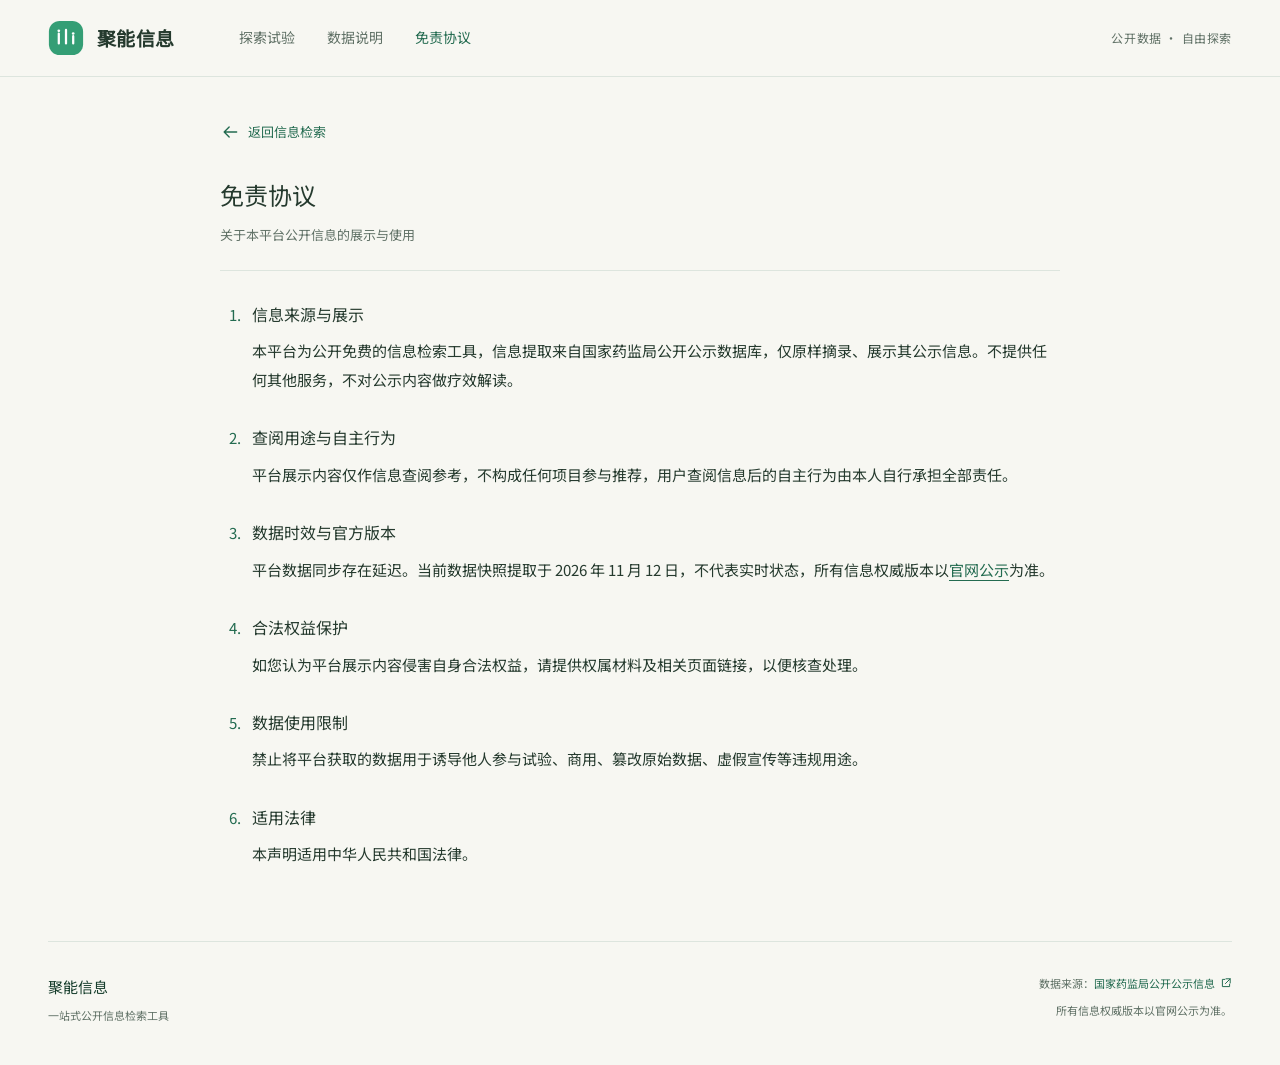
==== docs/disclaimer.html @ d5d1f893 "Add Juneng branding and a standalone disclaimer page" ====
<!DOCTYPE html>
<html lang="zh-CN">
<head>
  <meta charset="utf-8">
  <meta name="viewport" content="width=device-width, initial-scale=1">
  <meta name="description" content="聚能信息免责协议：信息来源、查阅用途、数据时效、权益保护及使用限制。">
  <meta name="theme-color" content="#349E75">
  <title>免责协议 · 聚能信息</title>
  <link rel="stylesheet" href="app.css?v=10">
</head>
<body>
  <a class="skip-link" href="#main">跳转到协议正文</a>
  <header class="site-header">
    <div class="header-inner shell">
      <a class="brand" href="./" aria-label="聚能信息首页">
        <svg class="brand-mark" viewBox="0 0 40 40" aria-hidden="true"><rect x="1" y="1" width="38" height="38" rx="12" fill="currentColor"/><path d="M12 26V15m8 11V11m8 15v-8" stroke="#fff" stroke-width="2.5" stroke-linecap="round"/><circle cx="12" cy="12" r="1.5" fill="#fff"/><circle cx="28" cy="15" r="1.5" fill="#fff"/></svg>
        <span>聚能信息</span>
      </a>
      <nav class="main-nav" aria-label="主导航">
        <a href="./#trials">探索试验</a>
        <a href="./#about" class="nav-data">数据说明</a>
        <a href="disclaimer.html" class="nav-current" aria-current="page">免责协议</a>
      </nav>
      <span class="header-note">公开数据 · 自由探索</span>
    </div>
  </header>
  <main id="main" class="policy-main shell">
    <a href="./" class="policy-back"><svg viewBox="0 0 24 24" aria-hidden="true"><path d="M20 12H5m6-6-6 6 6 6"/></svg>返回信息检索</a>
    <article aria-labelledby="policyTitle">
      <header class="policy-heading">
        <h1 id="policyTitle">免责协议</h1>
        <p>关于本平台公开信息的展示与使用</p>
      </header>
      <ol class="policy-terms">
        <li>
          <h2>信息来源与展示</h2>
          <p>本平台为公开免费的信息检索工具，信息提取来自国家药监局公开公示数据库，仅原样摘录、展示其公示信息。不提供任何其他服务，不对公示内容做疗效解读。</p>
        </li>
        <li>
          <h2>查阅用途与自主行为</h2>
          <p>平台展示内容仅作信息查阅参考，不构成任何项目参与推荐，用户查阅信息后的自主行为由本人自行承担全部责任。</p>
        </li>
        <li>
          <h2>数据时效与官方版本</h2>
          <p>平台数据同步存在延迟。当前数据快照提取于 <time datetime="2026-11-12">2026 年 11 月 12 日</time>，不代表实时状态，所有信息权威版本以<a href="https://www.chinadrugtrials.org.cn/clinicaltrials.searchlist.dhtml" target="_blank" rel="noopener noreferrer">官网公示</a>为准。</p>
        </li>
        <li>
          <h2>合法权益保护</h2>
          <p>如您认为平台展示内容侵害自身合法权益，请提供权属材料及相关页面链接，以便核查处理。</p>
        </li>
        <li>
          <h2>数据使用限制</h2>
          <p>禁止将平台获取的数据用于诱导他人参与试验、商用、篡改原始数据、虚假宣传等违规用途。</p>
        </li>
        <li>
          <h2>适用法律</h2>
          <p>本声明适用中华人民共和国法律。</p>
        </li>
      </ol>
    </article>
  </main>
  <footer class="site-footer shell">
    <div><a class="footer-name" href="./">聚能信息</a><p>一站式公开信息检索工具</p></div>
    <div class="footer-source"><p>数据来源：<a href="https://www.chinadrugtrials.org.cn/clinicaltrials.searchlist.dhtml" target="_blank" rel="noopener noreferrer">国家药监局公开公示信息<svg viewBox="0 0 20 20" aria-hidden="true"><path d="M8 4H4v12h12v-4M10 3h7v7M17 3l-8 8"/></svg></a></p><p>所有信息权威版本以官网公示为准。</p></div>
  </footer>
</body>
</html>
---- docs/app.css ----
@import url("assets/fonts/sans.css?v=2");
@font-face { font-family: "Research Serif"; src: url("assets/fonts/noto-serif-sc-display.woff2?v=2") format("woff2"); font-style: normal; font-weight: 500; font-display: swap; }
:root {
  --brand: #349e75;
  --brand-deep: #236b50;
  --brand-ink: #173e2d;
  --brand-soft: #eaf3ec;
  --paper: #f7f7f2;
  --surface: #fff;
  --ink: #253a2e;
  --muted: #607166;
  --line: #dde5de;
  --control-line: #7f9b8a;
  --serif: "Research Serif", "Noto Serif SC", "Songti SC", serif;
  --sans: "Research Sans", "Noto Sans SC", "Microsoft YaHei", "PingFang SC", sans-serif;
  font-family: var(--sans);
  color: var(--ink);
  background: var(--paper);
  color-scheme: light;
  font-size: 15px;
  font-synthesis: weight;
  scroll-behavior: smooth;
  scroll-padding-top: 28px;
  scrollbar-color: #a2b7a8 var(--paper);
}
* { box-sizing: border-box; }
[hidden] { display: none !important; }
body { margin: 0; line-height: 1.7; }
a { color: inherit; text-underline-offset: 4px; }
button, input, select { font: inherit; color: inherit; }
button, a, input, select { -webkit-tap-highlight-color: transparent; }
button { cursor: pointer; }
button:disabled { opacity: .45; cursor: default; }
input { caret-color: var(--brand-deep); }
::selection { background: #cde5d6; color: #163c2a; }
:focus-visible { outline: 2px solid var(--brand-deep); outline-offset: 4px; }
svg { width: 20px; height: 20px; fill: none; stroke: currentColor; stroke-width: 1.65; stroke-linecap: round; stroke-linejoin: round; flex: none; }
.shell { width: min(1280px, calc(100% - 96px)); margin-inline: auto; }
.sr-only { position: absolute; width: 1px; height: 1px; padding: 0; margin: -1px; overflow: hidden; clip: rect(0,0,0,0); white-space: nowrap; border: 0; }
.skip-link { position: absolute; z-index: 10; top: -80px; left: 20px; padding: 12px 20px; background: var(--surface); color: var(--brand-deep); }
.skip-link:focus { top: 12px; }
.site-header { border-bottom: 1px solid var(--line); }
.header-inner { min-height: 76px; display: flex; align-items: center; gap: 64px; }
.brand { display: inline-flex; align-items: center; gap: 13px; font-size: 19px; font-weight: 600; letter-spacing: .025em; text-decoration: none; white-space: nowrap; }
.brand-mark { width: 36px; height: 36px; color: var(--brand); stroke: none; }
.brand-light { font-weight: 400; margin-left: 4px; }
.main-nav { display: flex; gap: 32px; font-size: 14px; }
.main-nav a { text-decoration: none; padding: 10px 0; color: var(--muted); }
.main-nav .nav-current { color: var(--brand-deep); }
.main-nav a:hover { color: var(--brand-deep); text-decoration: underline; }
.header-note { margin-left: auto; color: var(--muted); font-size: 12px; letter-spacing: .05em; }
.hero { display: grid; grid-template-columns: 1.15fr .85fr; gap: 48px; align-items: center; padding: 16px 0 20px; }
.hero-copy h1 { margin: 0 0 16px; font-family: var(--serif); font-weight: 500; font-size: 40px; line-height: 1.35; letter-spacing: -.025em; }
.hero-copy h1 span { display: inline-block; max-width: 100%; color: var(--brand); text-wrap: balance; }
.hero-description { margin: 0; font-size: 14px; line-height: 1.85; color: var(--muted); }
.hero-link { display: inline-flex; gap: 16px; align-items: center; margin-top: 24px; color: var(--brand-deep); font-weight: 500; font-size: 14px; text-decoration: none; }
.hero-link:hover { gap: 22px; }
.hero-link { transition: gap 220ms cubic-bezier(.16,1,.3,1); }
.hero-source { display: flex; align-items: center; gap: 12px; margin-top: 18px; color: var(--muted); }
.hero-source p { margin: 0; font-size: 12px; }
.source-rule { width: 30px; height: 1px; background: #8fa896; }
.hero-carousel { min-width: 0; }
.carousel-slides { position: relative; height: 248px; overflow: hidden; border-radius: 16px; background: #dde8d9; }
.carousel-slide { position: absolute; inset: 0; margin: 0; opacity: 0; visibility: hidden; transition: opacity 800ms cubic-bezier(.16,1,.3,1), visibility 800ms; }
.carousel-slide.is-active { opacity: 1; visibility: visible; }
.carousel-slide img { display: block; width: 100%; height: 100%; object-fit: cover; }
.carousel-controls { display: flex; align-items: center; justify-content: space-between; gap: 12px; padding: 4px 0 0 2px; }
.carousel-caption { margin: 0; font-size: 12px; color: var(--muted); }
.carousel-navigation, .carousel-dots { display: flex; align-items: center; }
.carousel-navigation { gap: 12px; }
.carousel-dots button { display: grid; place-items: center; width: 27px; height: 36px; border: 0; background: transparent; padding: 0; }
.carousel-dots button::after { content: ""; width: 6px; height: 6px; border-radius: 50%; background: #a9baad; transition: width 300ms cubic-bezier(.16,1,.3,1); }
.carousel-dots button[aria-current="true"]::after { background: var(--brand-deep); width: 21px; border-radius: 5px; }
.carousel-toggle { display: grid; place-items: center; width: 36px; height: 36px; padding: 0; border: 0; background: transparent; color: var(--brand-deep); }
.carousel-toggle svg { width: 16px; height: 16px; }
.search-section { scroll-margin-top: 24px; background: var(--surface); border: 1px solid var(--line); border-radius: 16px; padding: 12px 20px; }
.search-line { display: flex; align-items: center; gap: 16px; padding-bottom: 8px; border-bottom: 1px solid var(--line); }
.search-icon { width: 23px; height: 23px; color: var(--brand-deep); margin-left: 2px; }
.search-line input { border: 0; background: transparent; min-width: 0; flex: 1; height: 48px; padding: 0 4px; font-size: 16px; }
.search-line input::placeholder { color: #657569; opacity: 1; }
.search-line input:focus-visible { outline-offset: 1px; outline: 0; }
.search-section:focus-within { border-color: var(--control-line); }
.search-line:has(input:focus-visible) { border-bottom-color: var(--brand-deep); }
.primary-button { display: inline-flex; align-items: center; justify-content: center; gap: 19px; min-height: 48px; padding: 11px 23px; border: 1px solid var(--brand-deep); border-radius: 10px; background: var(--brand-deep); color: #fff; font-size: 14px; font-weight: 500; }
.primary-button:hover { background: #194e3b; border-color: #194e3b; }
.primary-button svg { width: 17px; height: 17px; }
.filter-line { display: flex; align-items: center; justify-content: space-between; gap: 16px; padding-top: 8px; }
.filters { display: flex; align-items: center; flex-wrap: wrap; gap: 12px; min-width: 0; }
.filters label { display: inline-flex; align-items: center; gap: 12px; }
.filters select, .sort-label select { appearance: none; border: 1px solid #9db2a4; border-radius: 8px; padding: 8px 32px 8px 12px; background: #fff url("data:image/svg+xml,%3Csvg xmlns='http://www.w3.org/2000/svg' width='12' height='12' viewBox='0 0 12 12' fill='none' stroke='%23435e4d' stroke-width='1.4'%3E%3Cpath d='m3 4.5 3 3 3-3'/%3E%3C/svg%3E") right 11px center no-repeat; max-width: 250px; min-height: 38px; font-size: 12px; text-overflow: ellipsis; cursor: pointer; }
.filters select:hover { background-color: #f5f9f6; }
.text-button { border: 0; background: none; color: var(--brand-deep); padding: 8px 0 8px 12px; font-size: 12px; text-decoration: underline; text-underline-offset: 4px; white-space: nowrap; }
.results-panel { margin-top: 24px; }
.results-toolbar { display: flex; align-items: center; justify-content: space-between; flex-wrap: wrap; gap: 20px; margin-bottom: 12px; }
.results-intro { display: flex; align-items: baseline; gap: 18px; }
.results-intro h2 { margin: 0; font-size: 20px; font-weight: 500; letter-spacing: -.025em; }
.results-intro p { margin: 0; color: var(--muted); font-size: 12px; font-variant-numeric: tabular-nums; }
.result-actions { display: flex; align-items: center; gap: 20px; }
.sort-label select { border: 0; background-color: transparent; padding-left: 0; font-size: 12px; }
.export-button, .back-button { display: inline-flex; align-items: center; justify-content: center; gap: 8px; border: 0; background: transparent; padding: 8px 0; min-height: 40px; color: var(--brand-deep); font-size: 12px; text-decoration: none; }
.export-button:hover, .back-button:hover { text-decoration: underline; }
.export-button svg, .back-button svg { width: 17px; height: 17px; }
.table-wrap { background: var(--surface); border: 1px solid var(--line); border-radius: 14px; overflow: hidden; }
.search-table { width: 100%; border-collapse: collapse; table-layout: fixed; text-align: left; }
.col-project { width: 43%; }
.col-ind { width: 27%; }
.col-phase { width: 15%; }
.col-status { width: 15%; }
.search-table th { padding: 12px 24px; background: #edf3ed; color: #58705f; font-weight: 400; font-size: 12px; letter-spacing: .03em; }
.search-table td { padding: 16px 24px; font-size: 13px; border-top: 1px solid #e6ece6; vertical-align: top; overflow-wrap: anywhere; }
.search-table tbody tr { background: #fff; }
.search-table tbody tr:hover { background: #fbfcf9; }
.result-link { font-size: 16px; line-height: 1.6; font-weight: 500; color: var(--ink); text-decoration: none; }
.result-link:hover { color: var(--brand-deep); text-decoration: underline; }
.trial-title { margin: 4px 0 6px; font-size: 13px; line-height: 1.65; color: var(--muted); display: -webkit-box; -webkit-line-clamp: 2; -webkit-box-orient: vertical; overflow: hidden; }
.trial-id { font-size: 12px; color: #65796c; font-variant-numeric: tabular-nums; }
.trial-indication { font-size: 13px; line-height: 1.9; }
.phase-label { font-size: 13px; color: #314e3c; font-weight: 500; }
.drug-type { display: block; color: var(--muted); font-size: 11px; margin-top: 6px; }
.recruit-tag { display: inline-block; padding: 3px 10px; border-radius: 5px; color: #256145; background: #e8f3eb; font-size: 12px; white-space: nowrap; }
.recruit-tag.pending { color: #6b592c; background: #f6f0de; }
.recruit-tag.complete { color: #53675b; background: #edf1ed; }
.trial-status { display: block; font-size: 11px; color: var(--muted); margin-top: 8px; }
.search-table .table-message { padding: 64px 24px; color: var(--muted); text-align: center; font-size: 14px; }
.pagination-bar { display: flex; align-items: center; justify-content: space-between; flex-wrap: wrap; gap: 20px; margin-top: 24px; }
.pagination-summary { font-size: 12px; color: var(--muted); font-variant-numeric: tabular-nums; }
.page-links { display: flex; align-items: center; justify-content: center; flex-wrap: wrap; gap: 6px; }
.page-links button { border: 1px solid transparent; border-radius: 7px; background: transparent; color: var(--muted); min-width: 36px; min-height: 36px; padding: 6px 10px; font-size: 12px; font-variant-numeric: tabular-nums; }
.page-links button:hover:not(:disabled) { background: #e7efe6; }
.page-links button[aria-current="page"] { color: #fff; background: var(--brand-deep); }
.page-gap { color: var(--muted); padding: 4px; }
.detail-view { padding: 28px 0 40px; }
.detail-toolbar { display: flex; align-items: center; gap: 24px; padding: 0 0 20px; border-bottom: 1px solid var(--line); }
.detail-toolbar .export-button { margin-left: auto; }
.detail-location { color: var(--muted); font-size: 12px; }
.detail-title { font-family: var(--sans); font-size: 24px; font-weight: 500; line-height: 1.65; max-width: 34em; margin: 32px 0 20px; letter-spacing: -.02em; }
.detail-meta { display: flex; flex-wrap: wrap; gap: 10px 26px; margin: 0 0 36px; color: var(--muted); font-size: 12px; font-variant-numeric: tabular-nums; }
.group { margin-top: 32px; }
.group h2 { margin: 0 0 16px; font-size: 18px; font-weight: 500; color: var(--brand-ink); }
.record-fields { margin: 0; border: 1px solid var(--line); border-radius: 12px; overflow: hidden; }
.row { display: grid; grid-template-columns: 190px minmax(0,1fr); border-bottom: 1px solid var(--line); }
.row:last-child { border-bottom: 0; }
.row > dt { margin: 0; padding: 16px 20px; background: #edf3ed; font-size: 13px; }
.row > dd { margin: 0; padding: 16px 24px; font-size: 14px; min-width: 0; background: #fff; overflow-wrap: anywhere; }
.prose { margin: 0; line-height: 1.9; white-space: pre-line; max-width: 75ch; }
.criteria { list-style: none; margin: 0; padding: 0; }
.criteria li { display: grid; grid-template-columns: 24px minmax(0,1fr); gap: 12px; padding: 14px 0; border-bottom: 1px solid var(--line); line-height: 1.9; }
.criteria li:first-child { padding-top: 0; }
.criteria li:last-child { padding-bottom: 0; border: 0; }
.num { color: var(--brand-deep); font-variant-numeric: tabular-nums; }
.drug-card + .drug-card { margin-top: 18px; }
.drug-card dl { margin: 0; border: 1px solid var(--line); }
.drug-card .row { grid-template-columns: 130px minmax(0,1fr); }
.drug-card .row > dt { background: #f4f7f1; }
.endpoints { width: 100%; border-collapse: collapse; font-size: 12px; }
.endpoints th, .endpoints td { border: 1px solid var(--line); text-align: left; padding: 10px 12px; vertical-align: top; }
.endpoints th { background: #f3f6f0; font-weight: 400; }
.status, .placeholder { color: var(--muted); margin: 40px 0; line-height: 1.9; }
.status[data-kind="error"] { color: #9d3d25; }
.plain-button { background: #fff; color: var(--brand-deep); border: 1px solid var(--control-line); padding: 10px 16px; border-radius: 8px; }
.site-footer { display: flex; flex-wrap: wrap; align-items: flex-start; justify-content: space-between; gap: 24px 40px; margin-top: 72px; padding: 32px 0 38px; border-top: 1px solid var(--line); color: var(--muted); font-size: 11px; }
.site-footer p { margin: 7px 0 0; }
.footer-name { color: var(--brand-ink); font-size: 15px; font-weight: 500; text-decoration: none; }
.footer-source { text-align: right; }
.footer-source p { margin: 0 0 8px; }
.footer-source a { color: var(--brand-deep); text-decoration: none; display: inline-flex; align-items: center; gap: 5px; }
.footer-source a:hover { text-decoration: underline; }
.footer-source svg { width: 12px; height: 12px; }
.footer-disclaimer { flex-basis: 100%; font-size: 12px; line-height: 1.9; }
.footer-disclaimer p { margin: 0; }
.footer-disclaimer a { display: inline-block; padding: 8px 0; color: var(--brand-deep); }
.policy-main { max-width: 840px; padding-top: 36px; }
.policy-back { display: inline-flex; align-items: center; gap: 8px; padding: 8px 0; font-size: 13px; color: var(--brand-deep); text-decoration: none; }
.policy-back:hover { text-decoration: underline; }
.policy-heading { margin: 24px 0 28px; padding-bottom: 24px; border-bottom: 1px solid var(--line); }
.policy-heading h1 { margin: 0 0 8px; font-size: 24px; font-weight: 500; }
.policy-heading p { margin: 0; font-size: 13px; color: var(--muted); }
.policy-terms { margin: 0; padding-left: 24px; }
.policy-terms li { padding-left: 8px; margin-bottom: 28px; font-size: 15px; line-height: 1.9; overflow-wrap: anywhere; }
.policy-terms li::marker { color: var(--brand-deep); font-variant-numeric: tabular-nums; }
.policy-terms h2 { margin: 0 0 8px; font-size: 16px; font-weight: 500; }
.policy-terms p { margin: 0; }
.policy-terms a { color: var(--brand-deep); }
@media (min-width: 1700px) {
  .hero { padding-top: 24px; padding-bottom: 24px; }
  .carousel-slides { height: 268px; }
}
@media (max-width: 1100px) {
  .shell { width: calc(100% - 64px); }
  .hero { gap: 28px; }
  .hero-copy h1 { font-size: 36px; }
  .carousel-slides { height: 232px; }
  .header-inner { gap: 44px; }
  .header-note { display: none; }
  .main-nav { margin-left: auto; }
  .filters { gap: 8px; }
  .filters select { max-width: 195px; }
  .search-table td, .search-table th { padding-left: 18px; padding-right: 18px; }
}
@media (max-width: 760px) {
  :root { scroll-padding-top: 18px; }
  .shell { width: calc(100% - 40px); }
  .header-inner { min-height: 68px; gap: 18px; }
  .brand { font-size: 17px; gap: 9px; }
  .brand-mark { width: 33px; height: 33px; }
  .main-nav { gap: 17px; font-size: 12px; }
  .main-nav .nav-data { display: none; }
  .hero { grid-template-columns: 1fr; gap: 16px; padding: 20px 0; }
  .hero-copy h1 { font-size: 30px; margin-bottom: 12px; line-height: 1.35; }
  .hero-description { font-size: 13px; line-height: 1.8; }
  .hero-link { margin-top: 18px; font-size: 13px; }
  .hero-source { margin-top: 12px; gap: 8px; }
  .hero-source p { font-size: 11px; }
  .source-rule { width: 20px; }
  .carousel-slides { height: auto; aspect-ratio: 2.5; border-radius: 12px; }
  .carousel-controls { padding-top: 0; }
  .carousel-caption { font-size: 11px; }
  .carousel-navigation { gap: 3px; }
  .carousel-dots button { width: 24px; }
  .search-section { padding: 12px; border-radius: 12px; }
  .search-line { gap: 10px; flex-wrap: wrap; padding-bottom: 10px; }
  .search-icon { width: 20px; height: 20px; }
  .search-line input { height: 40px; font-size: 16px; width: calc(100% - 35px); }
  .primary-button { width: 100%; min-height: 44px; border-radius: 8px; padding: 8px 16px; }
  .filter-line { align-items: flex-start; flex-direction: column; gap: 6px; padding-top: 10px; }
  .filters { width: 100%; display: grid; grid-template-columns: 1fr 1fr; gap: 9px; }
  .filters label { min-width: 0; }
  .filters select { width: 100%; max-width: none; min-width: 0; font-size: 13px; padding-left: 10px; min-height: 40px; }
  .text-button { padding-left: 0; }
  .results-panel { margin-top: 24px; }
  .results-toolbar { align-items: flex-start; gap: 8px; margin-bottom: 12px; }
  .results-intro { display: flex; flex-wrap: wrap; align-items: baseline; gap: 12px; }
  .results-intro h2 { font-size: 20px; margin-bottom: 0; }
  .results-intro p { font-size: 11px; }
  .result-actions { width: 100%; justify-content: space-between; border-top: 1px solid var(--line); padding-top: 6px; gap: 12px; }
  .export-button { min-height: 40px; }
  .table-wrap { border: 0; border-radius: 0; background: transparent; }
  .search-table, .search-table tbody { display: block; }
  .search-table thead, .search-table colgroup { display: none; }
  .search-table tr { display: grid; grid-template-columns: 1fr auto; padding: 22px 0; border-top: 1px solid var(--line); background: transparent !important; }
  .search-table td { border: 0; display: block; padding: 0; }
  .search-table .project-cell { grid-column: 1 / -1; }
  .search-table .trial-indication { grid-column: 1 / -1; margin: 14px 0 18px; padding-bottom: 17px; border-bottom: 1px solid #e7ece4; font-size: 12px; }
  .trial-indication::before { content: "适应症"; color: var(--muted); font-size: 11px; margin-right: 12px; }
  .result-link { font-size: 16px; }
  .trial-title { font-size: 12px; margin-bottom: 8px; }
  .search-table .phase-cell { align-self: center; }
  .phase-label { font-size: 12px; }
  .drug-type { display: inline; margin-left: 12px; font-size: 11px; }
  .search-table .status-cell { text-align: right; }
  .trial-status { display: none; }
  .search-table .table-message { grid-column: 1 / -1; padding: 24px 0; }
  .pagination-bar { flex-direction: column; align-items: center; gap: 16px; margin-top: 18px; }
  .page-links { gap: 2px; }
  .page-links button { min-width: 33px; min-height: 40px; padding: 6px; }
  .pagination-summary { font-size: 11px; }
  .detail-view { padding-top: 18px; }
  .detail-toolbar { gap: 12px; }
  .detail-location { display: none; }
  .back-button, .detail-toolbar .export-button { font-size: 12px; }
  .detail-title { font-size: 21px; line-height: 1.7; margin-top: 24px; }
  .detail-meta { gap: 6px 14px; font-size: 11px; margin-bottom: 28px; }
  .row, .drug-card .row { grid-template-columns: 1fr; }
  .row > dt { padding: 11px 14px; font-size: 12px; }
  .row > dd { padding: 14px; font-size: 13px; }
  .criteria li { grid-template-columns: 18px 1fr; gap: 8px; }
  .endpoints { font-size: 11px; }
  .endpoints th, .endpoints td { padding: 7px; overflow-wrap: anywhere; }
  .site-footer { display: block; margin-top: 48px; padding-top: 28px; }
  .footer-source { text-align: left; margin-top: 22px; line-height: 1.9; }
  .footer-disclaimer { margin-top: 20px; }
  .policy-main { padding-top: 20px; }
  .policy-heading { margin-top: 16px; padding-bottom: 20px; }
  .policy-terms { padding-left: 20px; }
  .policy-terms li { padding-left: 4px; font-size: 14px; margin-bottom: 24px; }
}
@media (prefers-reduced-motion: reduce) {
  :root { scroll-behavior: auto; }
  *, *::before, *::after { transition-duration: .01ms !important; animation-duration: .01ms !important; animation-iteration-count: 1 !important; }
}
@media print {
  :root { background: #fff; }
  .site-header, .hero, .search-section, .result-actions, .pagination-bar, .detail-toolbar, .skip-link { display: none !important; }
  .shell { width: 100%; }
  .results-panel { margin-top: 0; }
  .table-wrap { border: 0; }
  .search-table th, .search-table td { font-size: 11px; padding: 10px; }
  .search-table thead { display: table-header-group; }
  .search-table tr, .row, .criteria li { break-inside: avoid; }
  .trial-title { display: block; }
  .site-footer { margin-top: 24px; }
}
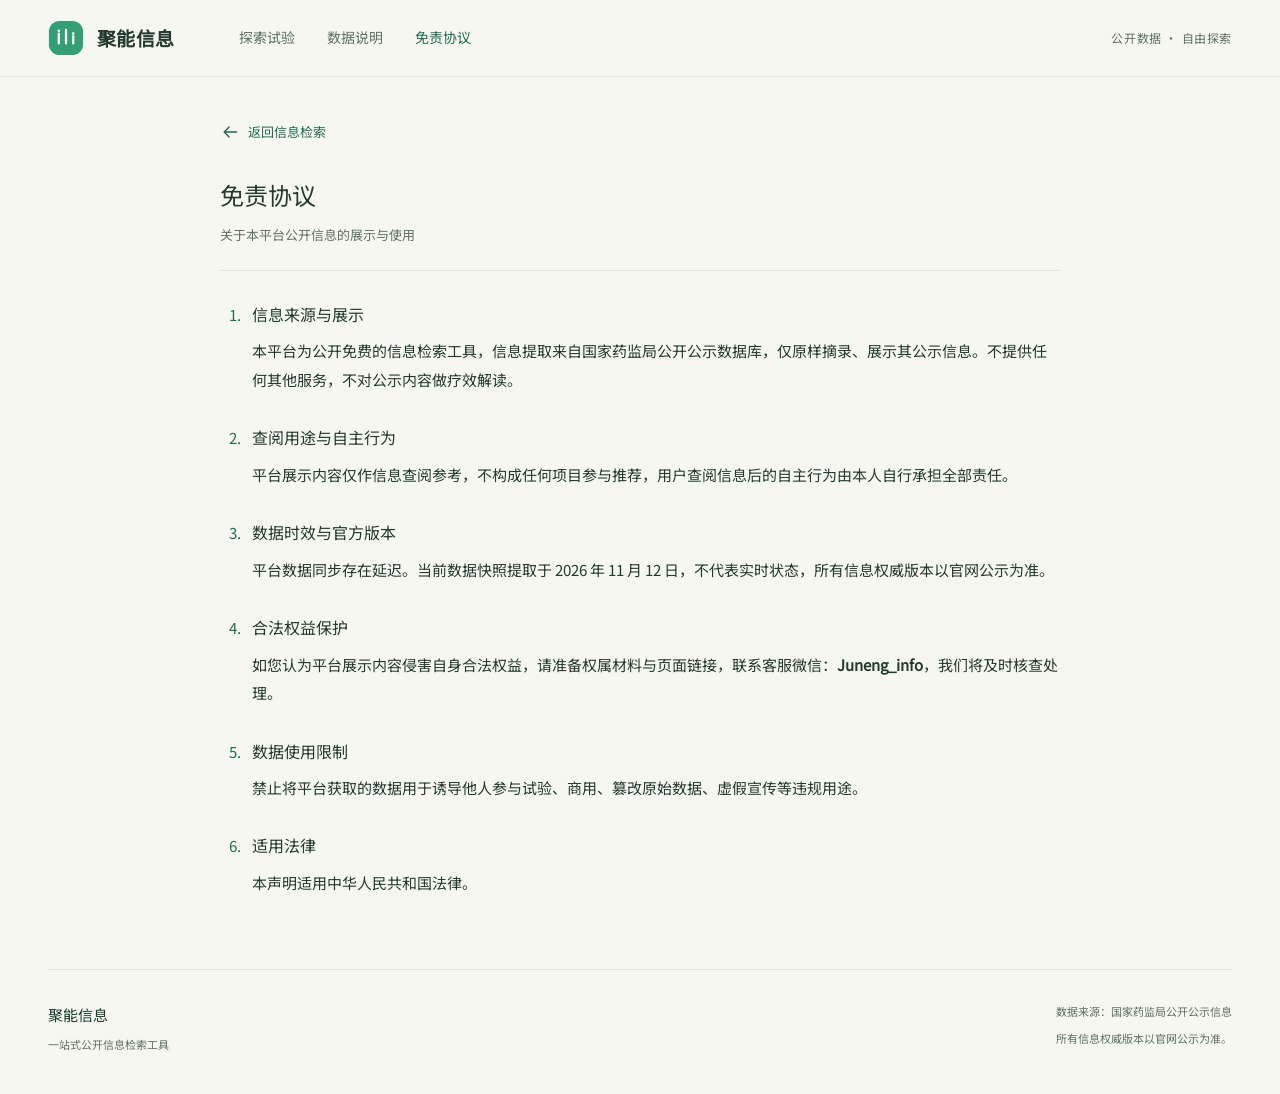
==== commit 9fcc2954: "Add support WeChat and remove external source links" ====
--- a/docs/disclaimer.html
+++ b/docs/disclaimer.html
@@ -42,11 +42,11 @@
         </li>
         <li>
           <h2>数据时效与官方版本</h2>
-          <p>平台数据同步存在延迟。当前数据快照提取于 <time datetime="2026-11-12">2026 年 11 月 12 日</time>，不代表实时状态，所有信息权威版本以<a href="https://www.chinadrugtrials.org.cn/clinicaltrials.searchlist.dhtml" target="_blank" rel="noopener noreferrer">官网公示</a>为准。</p>
+          <p>平台数据同步存在延迟。当前数据快照提取于 <time datetime="2026-11-12">2026 年 11 月 12 日</time>，不代表实时状态，所有信息权威版本以官网公示为准。</p>
         </li>
         <li>
           <h2>合法权益保护</h2>
-          <p>如您认为平台展示内容侵害自身合法权益，请提供权属材料及相关页面链接，以便核查处理。</p>
+          <p>如您认为平台展示内容侵害自身合法权益，请准备权属材料与页面链接，联系客服微信：<strong>Juneng_info</strong>，我们将及时核查处理。</p>
         </li>
         <li>
           <h2>数据使用限制</h2>
@@ -61,7 +61,7 @@
   </main>
   <footer class="site-footer shell">
     <div><a class="footer-name" href="./">聚能信息</a><p>一站式公开信息检索工具</p></div>
-    <div class="footer-source"><p>数据来源：<a href="https://www.chinadrugtrials.org.cn/clinicaltrials.searchlist.dhtml" target="_blank" rel="noopener noreferrer">国家药监局公开公示信息<svg viewBox="0 0 20 20" aria-hidden="true"><path d="M8 4H4v12h12v-4M10 3h7v7M17 3l-8 8"/></svg></a></p><p>所有信息权威版本以官网公示为准。</p></div>
+    <div class="footer-source"><p>数据来源：国家药监局公开公示信息</p><p>所有信息权威版本以官网公示为准。</p></div>
   </footer>
 </body>
 </html>
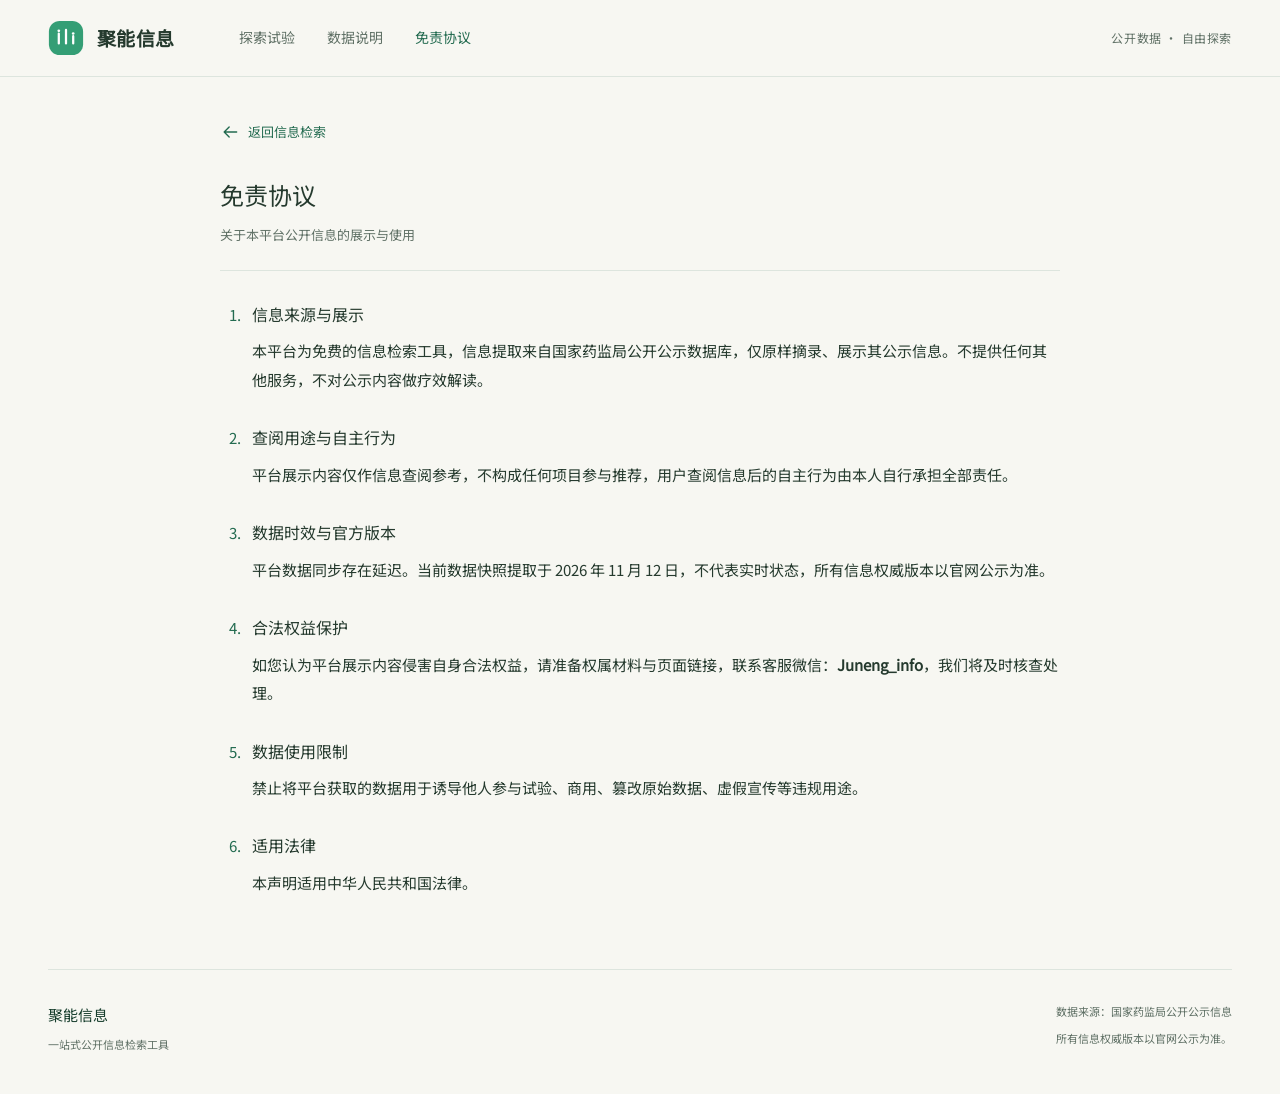
==== commit 868e50e7: "Remove redundant wording from the free search disclaimer" ====
--- a/docs/disclaimer.html
+++ b/docs/disclaimer.html
@@ -34,7 +34,7 @@
       <ol class="policy-terms">
         <li>
           <h2>信息来源与展示</h2>
-          <p>本平台为公开免费的信息检索工具，信息提取来自国家药监局公开公示数据库，仅原样摘录、展示其公示信息。不提供任何其他服务，不对公示内容做疗效解读。</p>
+          <p>本平台为免费的信息检索工具，信息提取来自国家药监局公开公示数据库，仅原样摘录、展示其公示信息。不提供任何其他服务，不对公示内容做疗效解读。</p>
         </li>
         <li>
           <h2>查阅用途与自主行为</h2>
